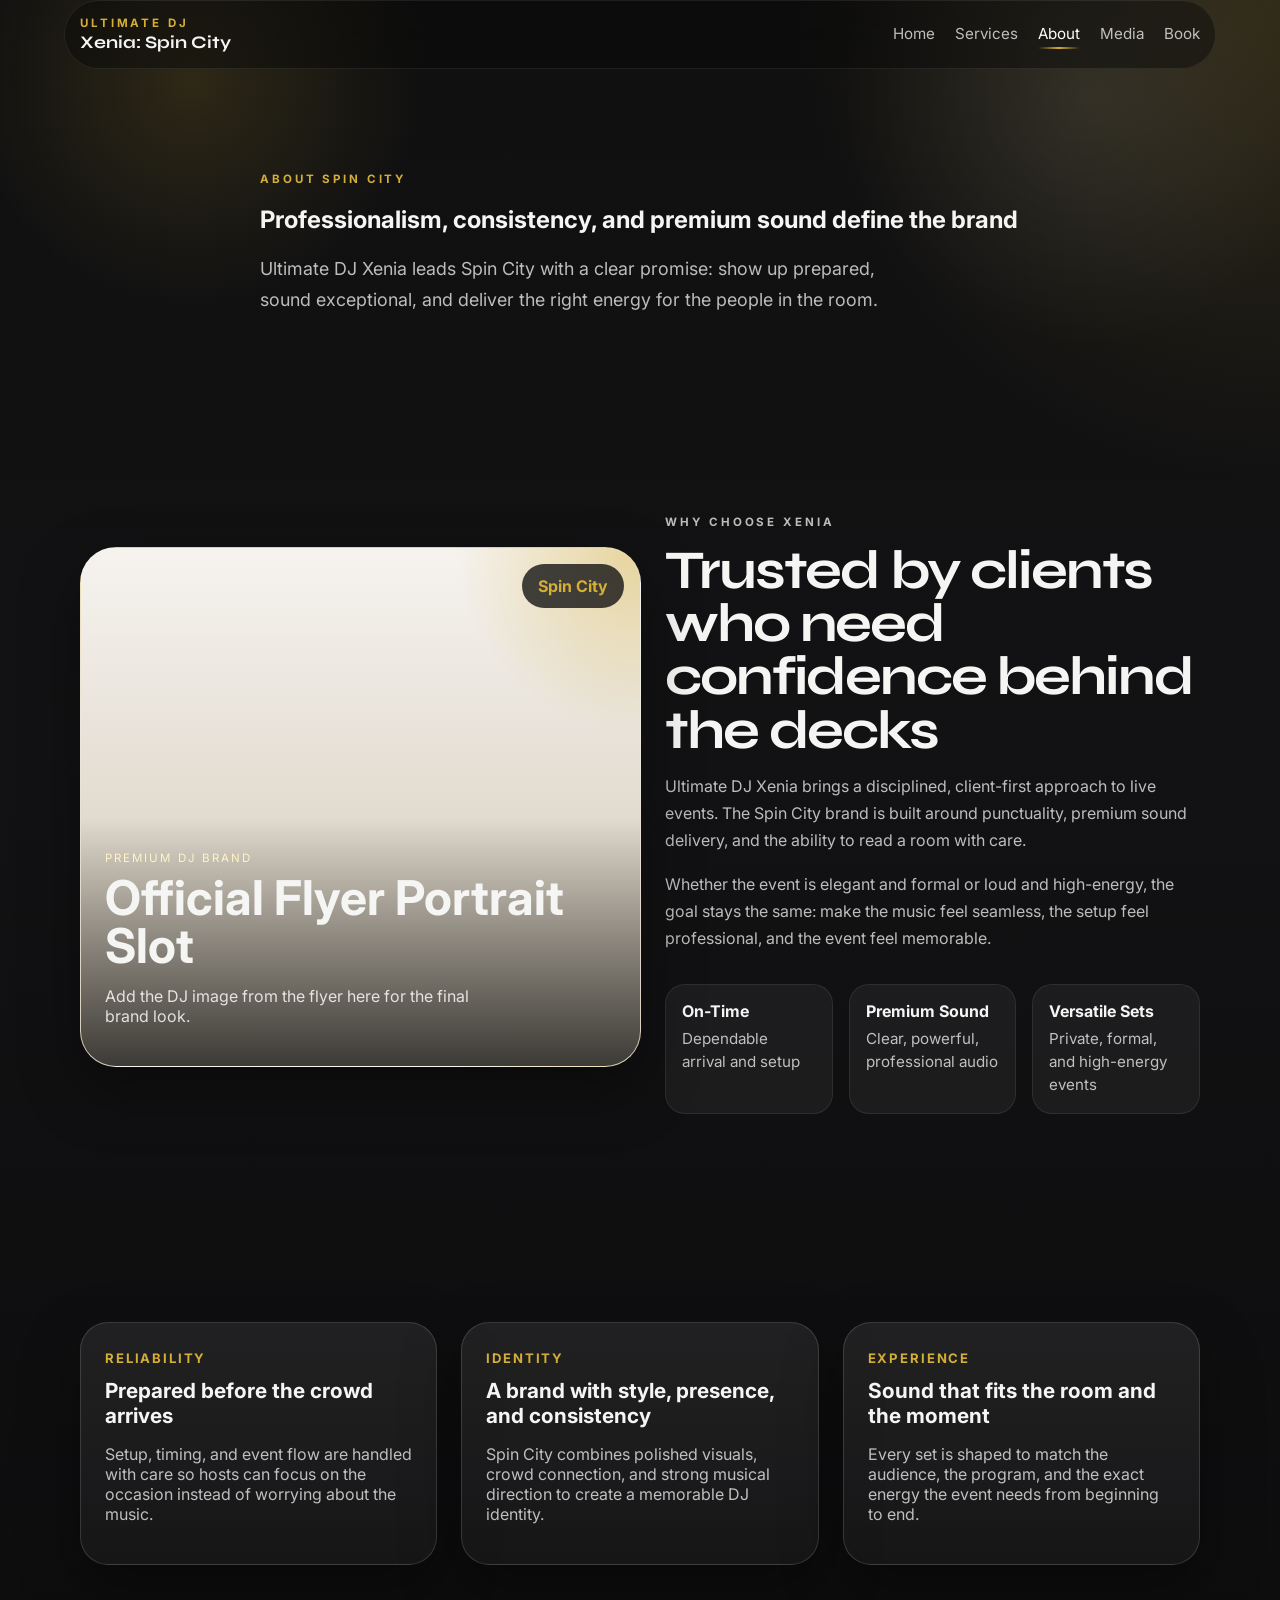
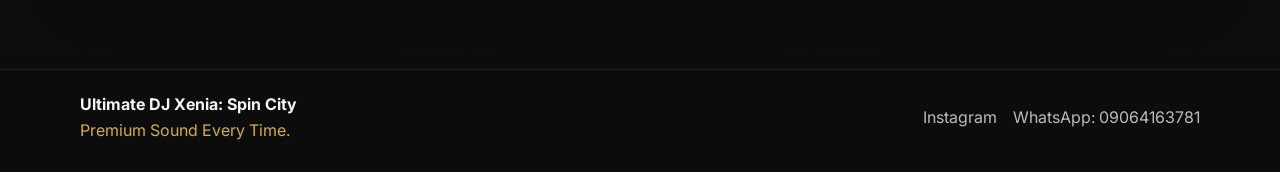
==== about.html @ 5f5d479f "Add files via upload" ====
<!DOCTYPE html>
<html lang="en">
  <head>
    <meta charset="UTF-8" />
    <meta name="viewport" content="width=device-width, initial-scale=1.0" />
    <title>About | Ultimate DJ Xenia: Spin City</title>
    <meta
      name="description"
      content="Learn about Ultimate DJ Xenia: Spin City, a professional mobile DJ brand focused on reliability, premium sound, and crowd energy."
    />
    <link rel="preconnect" href="https://fonts.googleapis.com" />
    <link rel="preconnect" href="https://fonts.gstatic.com" crossorigin />
    <link
      href="https://fonts.googleapis.com/css2?family=Inter:wght@400;500;600;700;800&family=Syne:wght@600;700;800&display=swap"
      rel="stylesheet"
    />
    <link rel="stylesheet" href="styles.css" />
  </head>
  <body>
    <header class="site-header">
      <a class="brand" href="index.html">
        <span class="brand-eyebrow">Ultimate DJ</span>
        <span class="brand-name">Xenia: Spin City</span>
      </a>
      <nav class="site-nav" aria-label="Primary">
        <a href="index.html">Home</a>
        <a href="services.html">Services</a>
        <a class="is-active" href="about.html">About</a>
        <a href="media.html">Media</a>
        <a href="booking.html">Book</a>
      </nav>
    </header>

    <main>
      <section class="page-hero">
        <div class="container page-hero-content">
          <p class="eyebrow">About Spin City</p>
          <h1>Professionalism, consistency, and premium sound define the brand</h1>
          <p class="hero-copy">
            Ultimate DJ Xenia leads Spin City with a clear promise: show up
            prepared, sound exceptional, and deliver the right energy for the
            people in the room.
          </p>
        </div>
      </section>

      <section class="section">
        <div class="container about-grid">
          <div class="about-visual">
            <div class="about-photo-card">
              <div class="photo-badge">Spin City</div>
              <div class="photo-placeholder">
                <span>Premium DJ Brand</span>
                <strong>Official Flyer Portrait Slot</strong>
                <p>Add the DJ image from the flyer here for the final brand look.</p>
              </div>
            </div>
          </div>
          <div class="about-copy">
            <p class="eyebrow">Why Choose Xenia</p>
            <h2>Trusted by clients who need confidence behind the decks</h2>
            <p>
              Ultimate DJ Xenia brings a disciplined, client-first approach to
              live events. The Spin City brand is built around punctuality,
              premium sound delivery, and the ability to read a room with care.
            </p>
            <p>
              Whether the event is elegant and formal or loud and high-energy,
              the goal stays the same: make the music feel seamless, the setup
              feel professional, and the event feel memorable.
            </p>
            <div class="about-stats">
              <div>
                <strong>On-Time</strong>
                <span>Dependable arrival and setup</span>
              </div>
              <div>
                <strong>Premium Sound</strong>
                <span>Clear, powerful, professional audio</span>
              </div>
              <div>
                <strong>Versatile Sets</strong>
                <span>Private, formal, and high-energy events</span>
              </div>
            </div>
          </div>
        </div>
      </section>

      <section class="section">
        <div class="container value-grid">
          <article class="value-card">
            <span class="card-kicker">Reliability</span>
            <h3>Prepared before the crowd arrives</h3>
            <p>
              Setup, timing, and event flow are handled with care so hosts can
              focus on the occasion instead of worrying about the music.
            </p>
          </article>
          <article class="value-card">
            <span class="card-kicker">Identity</span>
            <h3>A brand with style, presence, and consistency</h3>
            <p>
              Spin City combines polished visuals, crowd connection, and strong
              musical direction to create a memorable DJ identity.
            </p>
          </article>
          <article class="value-card">
            <span class="card-kicker">Experience</span>
            <h3>Sound that fits the room and the moment</h3>
            <p>
              Every set is shaped to match the audience, the program, and the
              exact energy the event needs from beginning to end.
            </p>
          </article>
        </div>
      </section>
    </main>

    <footer class="site-footer">
      <div class="container footer-content">
        <div>
          <p class="footer-brand">Ultimate DJ Xenia: Spin City</p>
          <p class="footer-tagline">Premium Sound Every Time.</p>
        </div>
        <div class="footer-links">
          <a href="https://www.instagram.com/_djxenia/" target="_blank" rel="noreferrer">
            Instagram
          </a>
          <a href="https://wa.me/2349064163781" target="_blank" rel="noreferrer">
            WhatsApp: 09064163781
          </a>
        </div>
      </div>
    </footer>

    <script src="script.js"></script>
  </body>
</html>
---- styles.css ----
:root {
  --bg: #0f0f10;
  --bg-soft: #171719;
  --panel: rgba(255, 255, 255, 0.08);
  --panel-strong: rgba(255, 255, 255, 0.12);
  --text: #f5f5f4;
  --muted: rgba(255, 255, 255, 0.72);
  --gold: #d4af37;
  --gold-soft: rgba(212, 175, 55, 0.16);
  --charcoal: #141414;
  --white: #ffffff;
  --border: rgba(255, 255, 255, 0.14);
  --shadow: 0 24px 60px rgba(0, 0, 0, 0.35);
  --radius-lg: 28px;
  --radius-md: 20px;
  --radius-sm: 14px;
  --container: min(1120px, calc(100% - 2rem));
}

* {
  box-sizing: border-box;
}

html {
  scroll-behavior: smooth;
}

body {
  margin: 0;
  font-family: "Inter", sans-serif;
  background:
    radial-gradient(circle at top right, rgba(212, 175, 55, 0.16), transparent 22%),
    linear-gradient(180deg, #101010 0%, #121214 42%, #0c0c0d 100%);
  color: var(--text);
}

img,
video {
  display: block;
  max-width: 100%;
}

a {
  color: inherit;
  text-decoration: none;
}

button,
input,
select,
textarea {
  font: inherit;
}

.container {
  width: var(--container);
  margin: 0 auto;
}

.site-header {
  position: fixed;
  inset: 0 0 auto;
  z-index: 20;
  display: flex;
  align-items: center;
  justify-content: space-between;
  width: var(--container);
  margin: 0 auto;
  padding: 1rem 0;
}

.site-header::before {
  content: "";
  position: absolute;
  inset: 0 -1rem;
  border-radius: 999px;
  background: rgba(9, 9, 10, 0.45);
  border: 1px solid rgba(255, 255, 255, 0.08);
  backdrop-filter: blur(18px);
  z-index: -1;
}

.brand {
  display: inline-flex;
  flex-direction: column;
  gap: 0.15rem;
}

.brand-eyebrow,
.eyebrow {
  text-transform: uppercase;
  letter-spacing: 0.25em;
  font-size: 0.72rem;
  color: var(--gold);
  font-weight: 700;
}

.brand-name {
  font-family: "Syne", sans-serif;
  font-size: 1.1rem;
  font-weight: 700;
}

.site-nav {
  display: flex;
  gap: 1.25rem;
  color: var(--muted);
  font-size: 0.95rem;
}

.site-nav a {
  position: relative;
  padding-bottom: 0.2rem;
}

.site-nav a:hover,
.footer-links a:hover,
.player-header a:hover {
  color: var(--gold);
}

.site-nav a.is-active {
  color: var(--white);
}

.site-nav a.is-active::after {
  content: "";
  position: absolute;
  left: 0;
  right: 0;
  bottom: -0.2rem;
  height: 2px;
  border-radius: 999px;
  background: linear-gradient(90deg, transparent, var(--gold), transparent);
}

.hero {
  position: relative;
  min-height: 100vh;
  display: grid;
  align-items: end;
  overflow: clip;
}

.page-hero {
  position: relative;
  padding: 10rem 0 4rem;
}

.page-hero::before {
  content: "";
  position: absolute;
  inset: 0;
  background:
    radial-gradient(circle at 15% 20%, rgba(212, 175, 55, 0.15), transparent 20%),
    radial-gradient(circle at 85% 25%, rgba(255, 255, 255, 0.08), transparent 22%);
  pointer-events: none;
}

.page-hero-content {
  position: relative;
  max-width: 760px;
}

.hero-media,
.hero-overlay,
.hero::after {
  position: absolute;
  inset: 0;
}

.hero-video {
  width: 100%;
  height: 100%;
  object-fit: cover;
  filter: saturate(0.9) contrast(1.05) brightness(0.45);
}

.hero-overlay {
  background:
    linear-gradient(90deg, rgba(8, 8, 8, 0.88) 0%, rgba(8, 8, 8, 0.48) 48%, rgba(8, 8, 8, 0.72) 100%),
    linear-gradient(180deg, rgba(8, 8, 8, 0.35) 0%, rgba(8, 8, 8, 0.82) 100%);
}

.hero::after {
  content: "";
  background:
    radial-gradient(circle at 20% 20%, rgba(212, 175, 55, 0.34), transparent 20%),
    radial-gradient(circle at 80% 15%, rgba(255, 255, 255, 0.12), transparent 25%),
    radial-gradient(circle at 70% 70%, rgba(212, 175, 55, 0.18), transparent 22%);
  mix-blend-mode: screen;
  pointer-events: none;
}

.hero-content {
  position: relative;
  z-index: 1;
  padding: 10rem 0 5rem;
  max-width: 760px;
}

.hero h1,
.section-heading h2,
.about-copy h2,
.booking-copy h2 {
  font-family: "Syne", sans-serif;
  line-height: 0.98;
  letter-spacing: -0.04em;
}

.hero h1 {
  margin: 0.75rem 0 1rem;
  font-size: clamp(3.5rem, 9vw, 6.5rem);
}

.hero-copy,
.section-heading p,
.about-copy p,
.booking-copy p,
.form-note {
  color: var(--muted);
  line-height: 1.7;
}

.hero-copy {
  max-width: 620px;
  font-size: 1.12rem;
}

.hero-actions {
  display: flex;
  gap: 1rem;
  margin: 2rem 0;
  flex-wrap: wrap;
}

.button {
  display: inline-flex;
  align-items: center;
  justify-content: center;
  min-height: 52px;
  padding: 0.9rem 1.35rem;
  border-radius: 999px;
  border: 1px solid transparent;
  font-weight: 700;
  transition: transform 160ms ease, border-color 160ms ease, background 160ms ease;
}

.button:hover {
  transform: translateY(-2px);
}

.button-primary {
  background: linear-gradient(135deg, #f7d97b 0%, var(--gold) 45%, #a77914 100%);
  color: #17130a;
  box-shadow: 0 16px 38px rgba(212, 175, 55, 0.28);
}

.button-secondary {
  border-color: rgba(255, 255, 255, 0.18);
  background: rgba(255, 255, 255, 0.08);
  color: var(--white);
}

.button-full {
  width: 100%;
}

.hero-highlights {
  display: flex;
  gap: 0.9rem;
  flex-wrap: wrap;
  list-style: none;
  padding: 0;
  margin: 2.25rem 0 0;
}

.hero-highlights li {
  padding: 0.75rem 1rem;
  border: 1px solid rgba(255, 255, 255, 0.12);
  border-radius: 999px;
  background: rgba(255, 255, 255, 0.08);
  backdrop-filter: blur(12px);
}

.section {
  padding: 6.5rem 0;
}

.section-heading {
  max-width: 760px;
  margin-bottom: 2.5rem;
}

.section-heading h2,
.about-copy h2,
.booking-copy h2 {
  margin: 0.6rem 0 1rem;
  font-size: clamp(2.2rem, 5vw, 3.4rem);
}

.service-grid,
.media-grid,
.booking-grid,
.about-grid,
.footer-content,
.contact-cards,
.overview-grid,
.feature-grid,
.detail-grid,
.value-grid {
  display: grid;
  gap: 1.5rem;
}

.service-grid {
  grid-template-columns: repeat(3, minmax(0, 1fr));
}

.overview-grid,
.detail-grid,
.value-grid {
  grid-template-columns: repeat(3, minmax(0, 1fr));
}

.service-card,
.player-card,
.gallery-card,
.booking-form,
.about-photo-card,
.contact-card,
.overview-card,
.detail-card,
.value-card,
.cta-card {
  background: linear-gradient(180deg, rgba(255, 255, 255, 0.08), rgba(255, 255, 255, 0.04));
  border: 1px solid var(--border);
  box-shadow: var(--shadow);
}

.service-card {
  padding: 1.5rem;
  border-radius: var(--radius-lg);
}

.overview-card,
.detail-card,
.value-card {
  padding: 1.5rem;
  border-radius: var(--radius-lg);
}

.card-kicker {
  display: inline-block;
  margin-bottom: 0.8rem;
  color: var(--gold);
  font-size: 0.82rem;
  font-weight: 700;
  letter-spacing: 0.14em;
  text-transform: uppercase;
}

.overview-card h3,
.detail-card h3,
.value-card h3 {
  margin: 0 0 0.8rem;
  font-size: 1.3rem;
}

.overview-card p,
.detail-card p,
.value-card p,
.text-link {
  color: var(--muted);
}

.text-link {
  display: inline-block;
  margin-top: 1rem;
  font-weight: 700;
}

.text-link:hover {
  color: var(--gold);
}

.service-icon {
  width: 56px;
  height: 56px;
  display: grid;
  place-items: center;
  border-radius: 18px;
  margin-bottom: 1.1rem;
  background: var(--gold-soft);
  color: var(--gold);
}

.service-icon svg {
  width: 26px;
  height: 26px;
  fill: none;
  stroke: currentColor;
  stroke-width: 1.7;
  stroke-linecap: round;
  stroke-linejoin: round;
}

.service-card h3 {
  margin: 0 0 0.85rem;
  font-size: 1.15rem;
}

.service-card ul {
  list-style: none;
  padding: 0;
  margin: 0;
  color: var(--muted);
}

.service-card li + li {
  margin-top: 0.65rem;
}

.about-grid,
.booking-grid {
  grid-template-columns: 1.05fr 1fr;
  align-items: center;
}

.feature-band,
.cta-card {
  display: grid;
  grid-template-columns: 1.1fr 0.9fr;
  gap: 1.5rem;
  align-items: center;
}

.feature-band {
  padding: 1.75rem 2rem;
  border-radius: 32px;
  background: linear-gradient(180deg, rgba(255, 255, 255, 0.07), rgba(255, 255, 255, 0.03));
  border: 1px solid rgba(255, 255, 255, 0.1);
  box-shadow: var(--shadow);
}

.feature-copy h2,
.cta-card h2 {
  margin: 0.6rem 0 0.8rem;
  font-family: "Syne", sans-serif;
  font-size: clamp(2rem, 4vw, 3rem);
  line-height: 1;
}

.feature-copy p {
  color: var(--muted);
}

.feature-grid {
  grid-template-columns: repeat(2, minmax(0, 1fr));
}

.feature-chip {
  padding: 1rem 1.1rem;
  border-radius: 18px;
  border: 1px solid rgba(255, 255, 255, 0.08);
  background: rgba(255, 255, 255, 0.05);
  font-weight: 600;
}

.cta-section {
  padding-top: 0;
}

.cta-card {
  padding: 1.75rem 2rem;
  border-radius: 32px;
}

.cta-actions {
  display: flex;
  gap: 1rem;
  flex-wrap: wrap;
  justify-content: flex-end;
}

.about-photo-card {
  position: relative;
  min-height: 520px;
  overflow: hidden;
  border-radius: 36px;
  background:
    radial-gradient(circle at top right, rgba(212, 175, 55, 0.45), transparent 24%),
    linear-gradient(180deg, #f6f3ef 0%, #cfc5b2 100%);
}

.about-photo-card::after {
  content: "";
  position: absolute;
  inset: auto 0 0;
  height: 48%;
  background: linear-gradient(180deg, transparent 0%, rgba(20, 20, 20, 0.78) 100%);
}

.photo-badge {
  position: absolute;
  top: 1rem;
  right: 1rem;
  z-index: 1;
  padding: 0.75rem 1rem;
  border-radius: 999px;
  background: rgba(20, 20, 20, 0.8);
  color: var(--gold);
  font-weight: 700;
}

.photo-placeholder {
  position: absolute;
  inset: auto 1.5rem 1.5rem;
  z-index: 1;
}

.photo-placeholder span {
  display: inline-block;
  margin-bottom: 0.6rem;
  color: #fff3c4;
  text-transform: uppercase;
  letter-spacing: 0.18em;
  font-size: 0.72rem;
}

.photo-placeholder strong {
  display: block;
  font-size: clamp(2rem, 5vw, 3rem);
  line-height: 1;
}

.photo-placeholder p {
  max-width: 24rem;
  color: rgba(255, 255, 255, 0.82);
}

.about-stats {
  display: grid;
  grid-template-columns: repeat(3, minmax(0, 1fr));
  gap: 1rem;
  margin-top: 2rem;
}

.about-stats div {
  padding: 1rem;
  border-radius: var(--radius-md);
  background: rgba(255, 255, 255, 0.05);
  border: 1px solid rgba(255, 255, 255, 0.08);
}

.about-stats strong {
  display: block;
  margin-bottom: 0.45rem;
}

.about-stats span {
  color: var(--muted);
  font-size: 0.95rem;
  line-height: 1.5;
}

.media-grid {
  grid-template-columns: 0.92fr 1.08fr;
  align-items: start;
}

.player-card,
.gallery-card,
.booking-form {
  padding: 1.4rem;
  border-radius: var(--radius-lg);
}

.player-header {
  display: flex;
  justify-content: space-between;
  gap: 1rem;
  align-items: center;
  margin-bottom: 1rem;
  font-weight: 600;
}

.player-header a {
  color: var(--muted);
  font-size: 0.92rem;
}

.mix-player {
  width: 100%;
  min-height: 352px;
  border: 0;
  border-radius: 20px;
}

.gallery-card {
  overflow: hidden;
}

.gallery-track {
  display: grid;
  grid-auto-flow: column;
  grid-auto-columns: minmax(240px, 1fr);
  gap: 1rem;
  animation: gallery-scroll 32s linear infinite;
  will-change: transform;
}

.gallery-card:hover .gallery-track {
  animation-play-state: paused;
}

.gallery-item {
  margin: 0;
  overflow: hidden;
  border-radius: 22px;
  background: #0b0b0c;
  border: 1px solid rgba(255, 255, 255, 0.08);
}

.gallery-item img {
  width: 100%;
  height: 280px;
  object-fit: cover;
}

.gallery-item figcaption {
  padding: 0.95rem 1rem 1.05rem;
  color: var(--muted);
}

@keyframes gallery-scroll {
  from {
    transform: translateX(0);
  }

  to {
    transform: translateX(calc(-50% - 0.5rem));
  }
}

.contact-cards {
  margin-top: 1.6rem;
}

.contact-card {
  padding: 1.2rem 1.25rem;
  border-radius: 22px;
}

.contact-label {
  display: block;
  color: var(--muted);
  margin-bottom: 0.4rem;
}

.booking-form {
  display: grid;
  gap: 1rem;
}

.booking-form label {
  display: grid;
  gap: 0.55rem;
}

.booking-form span {
  font-size: 0.95rem;
  font-weight: 600;
}

.booking-form input,
.booking-form select,
.booking-form textarea {
  width: 100%;
  padding: 0.95rem 1rem;
  border-radius: 16px;
  border: 1px solid rgba(255, 255, 255, 0.1);
  background: rgba(255, 255, 255, 0.05);
  color: var(--white);
  outline: none;
}

.booking-form input::placeholder,
.booking-form textarea::placeholder {
  color: rgba(255, 255, 255, 0.45);
}

.booking-form input:focus,
.booking-form select:focus,
.booking-form textarea:focus {
  border-color: rgba(212, 175, 55, 0.7);
  box-shadow: 0 0 0 4px rgba(212, 175, 55, 0.12);
}

.form-note {
  margin: 0;
  font-size: 0.92rem;
}

.site-footer {
  padding: 1.5rem 0 2rem;
  border-top: 1px solid rgba(255, 255, 255, 0.08);
}

.footer-content {
  grid-template-columns: 1fr auto;
  align-items: center;
}

.footer-brand,
.footer-tagline {
  margin: 0;
}

.footer-brand {
  font-weight: 700;
}

.footer-tagline {
  color: var(--gold);
  margin-top: 0.35rem;
}

.footer-links {
  display: flex;
  gap: 1rem;
  flex-wrap: wrap;
  color: var(--muted);
}

@media (max-width: 960px) {
  .site-header {
    width: min(100% - 1rem, 1120px);
  }

  .service-grid,
  .overview-grid,
  .detail-grid,
  .value-grid,
  .about-grid,
  .media-grid,
  .booking-grid,
  .footer-content,
  .feature-band,
  .cta-card {
    grid-template-columns: 1fr;
  }

  .about-stats {
    grid-template-columns: 1fr;
  }

  .feature-grid {
    grid-template-columns: 1fr 1fr;
  }

  .gallery-track {
    grid-auto-columns: minmax(220px, 72vw);
  }
}

@media (max-width: 720px) {
  .site-header {
    padding: 0.8rem 0;
    gap: 1rem;
  }

  .site-header::before {
    inset: 0 -0.5rem;
  }

  .site-nav {
    display: none;
  }

  .page-hero {
    padding-top: 8.5rem;
  }

  .hero-content {
    padding-top: 8.5rem;
  }

  .section {
    padding: 5rem 0;
  }

  .about-photo-card {
    min-height: 420px;
  }

  .photo-placeholder strong {
    font-size: 2.1rem;
  }

  .feature-grid {
    grid-template-columns: 1fr;
  }

  .footer-links {
    flex-direction: column;
    gap: 0.6rem;
  }
}
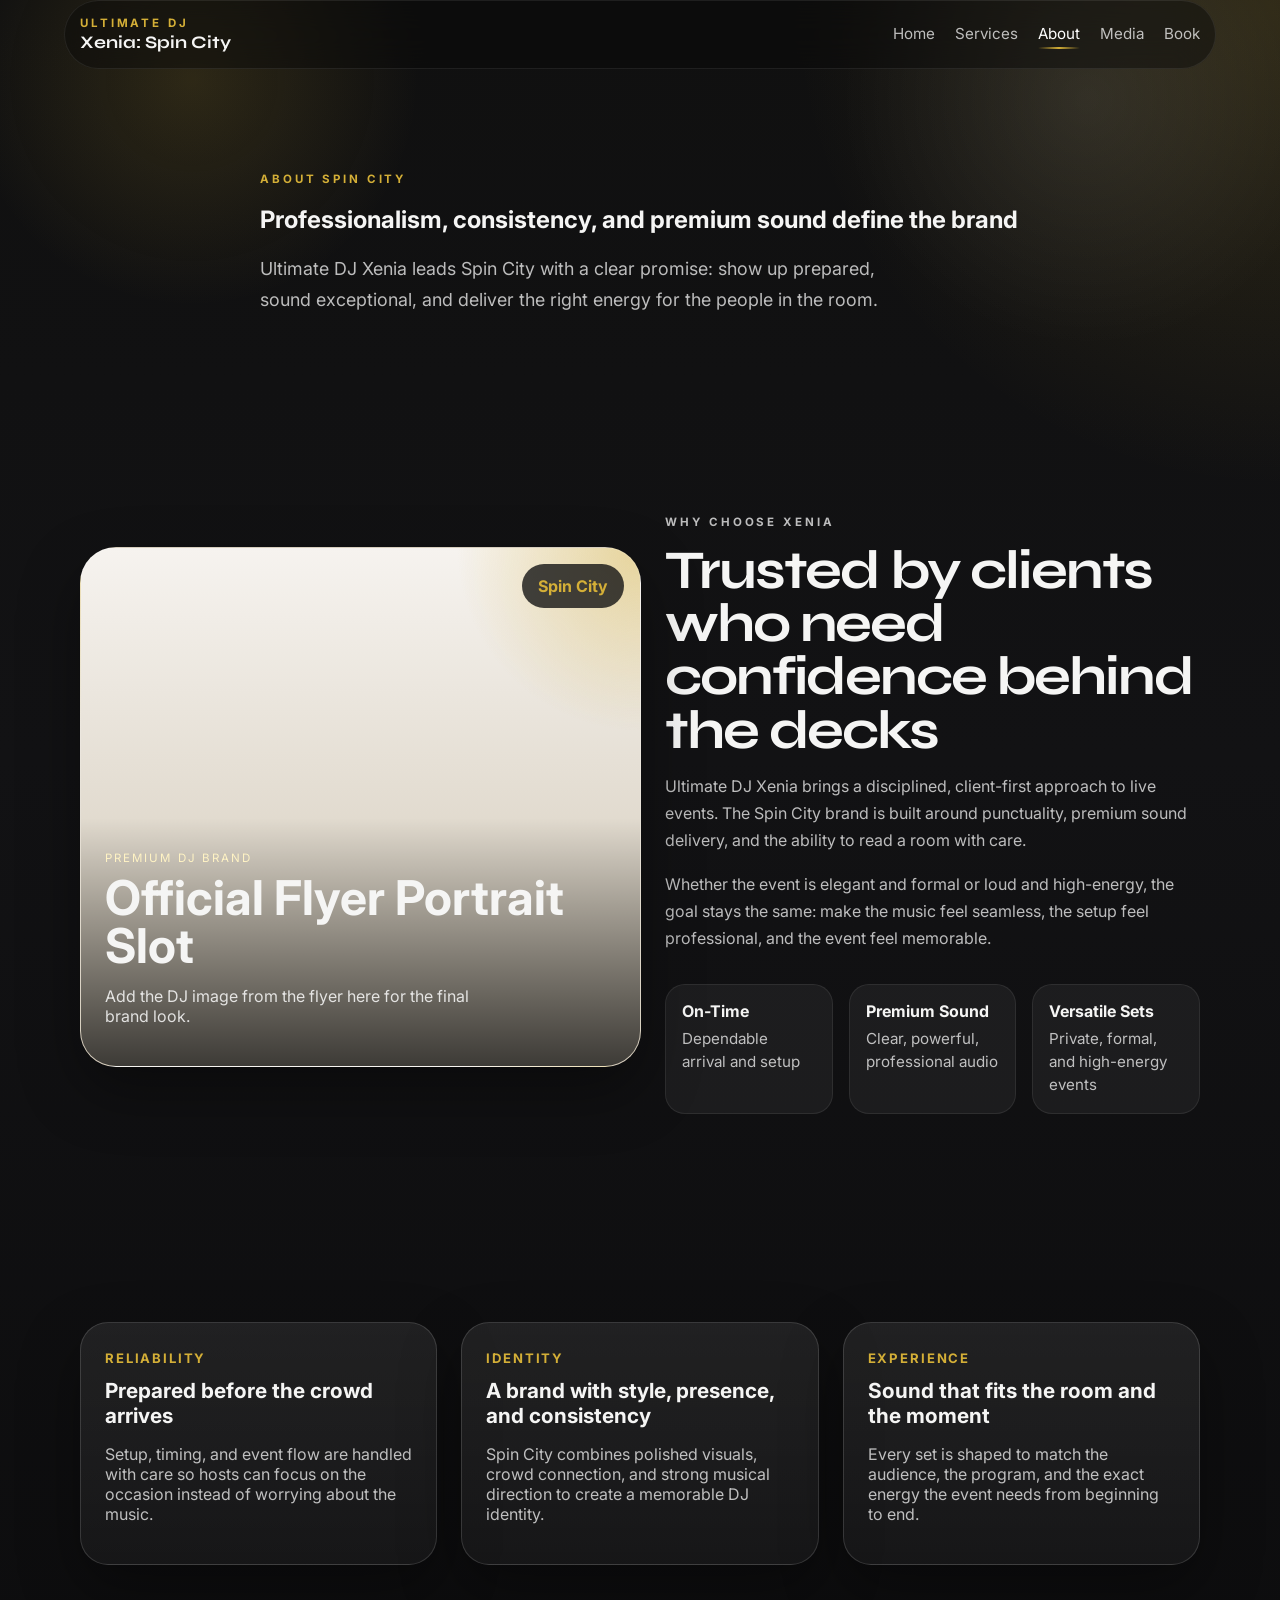
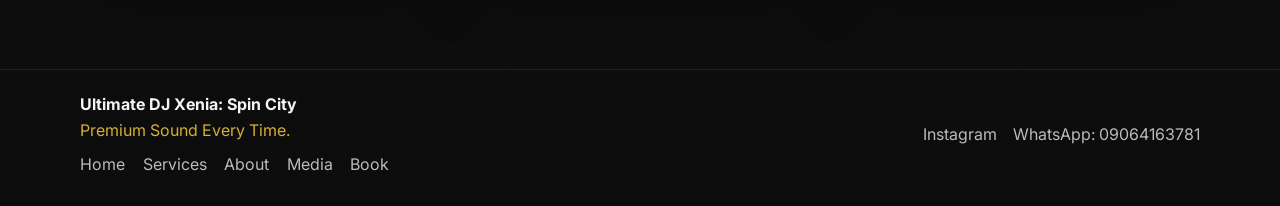
==== commit 1ff740f9: "Add files via upload" ====
--- a/about.html
+++ b/about.html
@@ -122,6 +122,13 @@
         <div>
           <p class="footer-brand">Ultimate DJ Xenia: Spin City</p>
           <p class="footer-tagline">Premium Sound Every Time.</p>
+          <nav class="footer-nav" aria-label="Footer">
+            <a href="index.html">Home</a>
+            <a href="services.html">Services</a>
+            <a href="about.html">About</a>
+            <a href="media.html">Media</a>
+            <a href="booking.html">Book</a>
+          </nav>
         </div>
         <div class="footer-links">
           <a href="https://www.instagram.com/_djxenia/" target="_blank" rel="noreferrer">
--- a/styles.css
+++ b/styles.css
@@ -721,6 +721,18 @@
   font-weight: 700;
 }
 
+.footer-nav {
+  display: flex;
+  gap: 0.9rem 1.1rem;
+  flex-wrap: wrap;
+  margin-top: 0.9rem;
+  color: var(--muted);
+}
+
+.footer-nav a:hover {
+  color: var(--gold);
+}
+
 .footer-tagline {
   color: var(--gold);
   margin-top: 0.35rem;
@@ -768,22 +780,35 @@
   .site-header {
     padding: 0.8rem 0;
     gap: 1rem;
+    flex-wrap: wrap;
+    justify-content: center;
   }
 
   .site-header::before {
     inset: 0 -0.5rem;
   }
 
+  .brand {
+    align-items: center;
+    text-align: center;
+    width: 100%;
+  }
+
   .site-nav {
-    display: none;
+    display: flex;
+    width: 100%;
+    justify-content: center;
+    flex-wrap: wrap;
+    gap: 0.7rem 1rem;
+    font-size: 0.88rem;
   }
 
   .page-hero {
-    padding-top: 8.5rem;
+    padding-top: 11.5rem;
   }
 
   .hero-content {
-    padding-top: 8.5rem;
+    padding-top: 11.5rem;
   }
 
   .section {
@@ -806,4 +831,8 @@
     flex-direction: column;
     gap: 0.6rem;
   }
-}
+
+  .footer-nav {
+    justify-content: center;
+  }
+}
